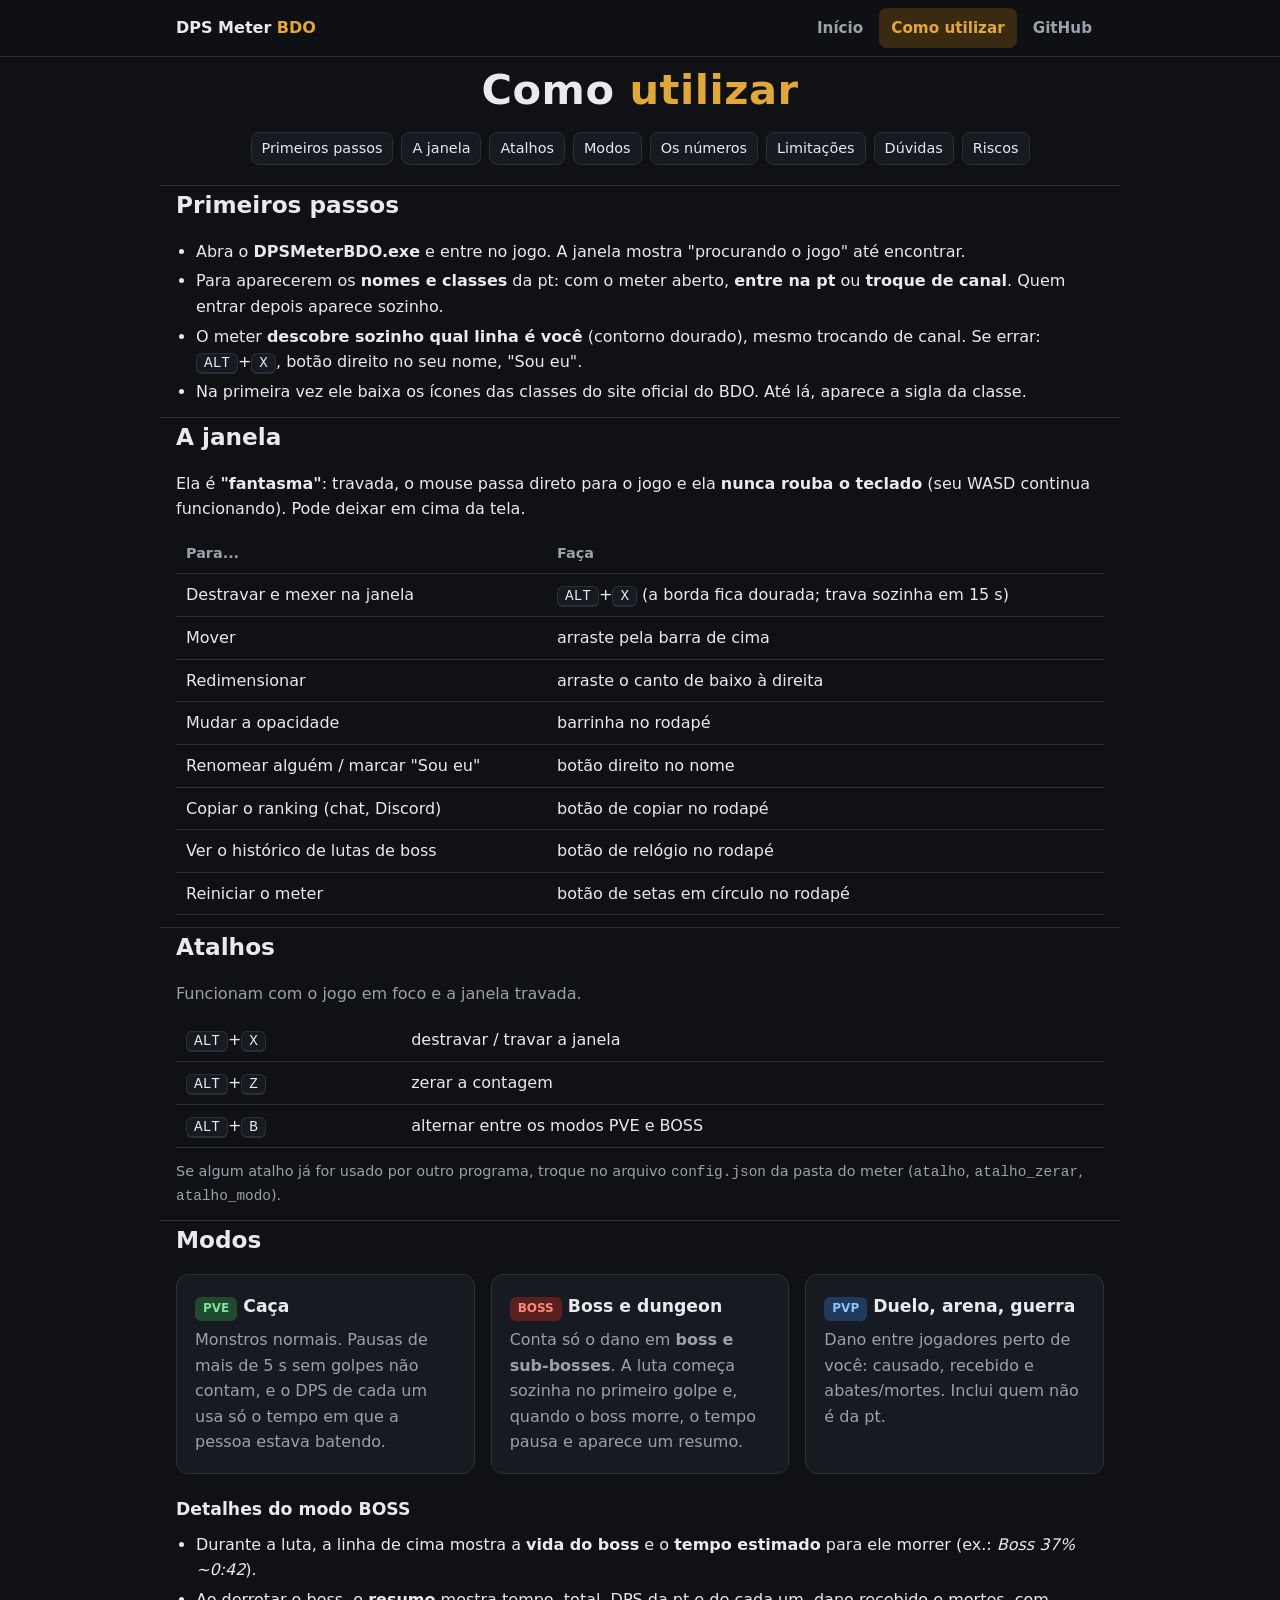
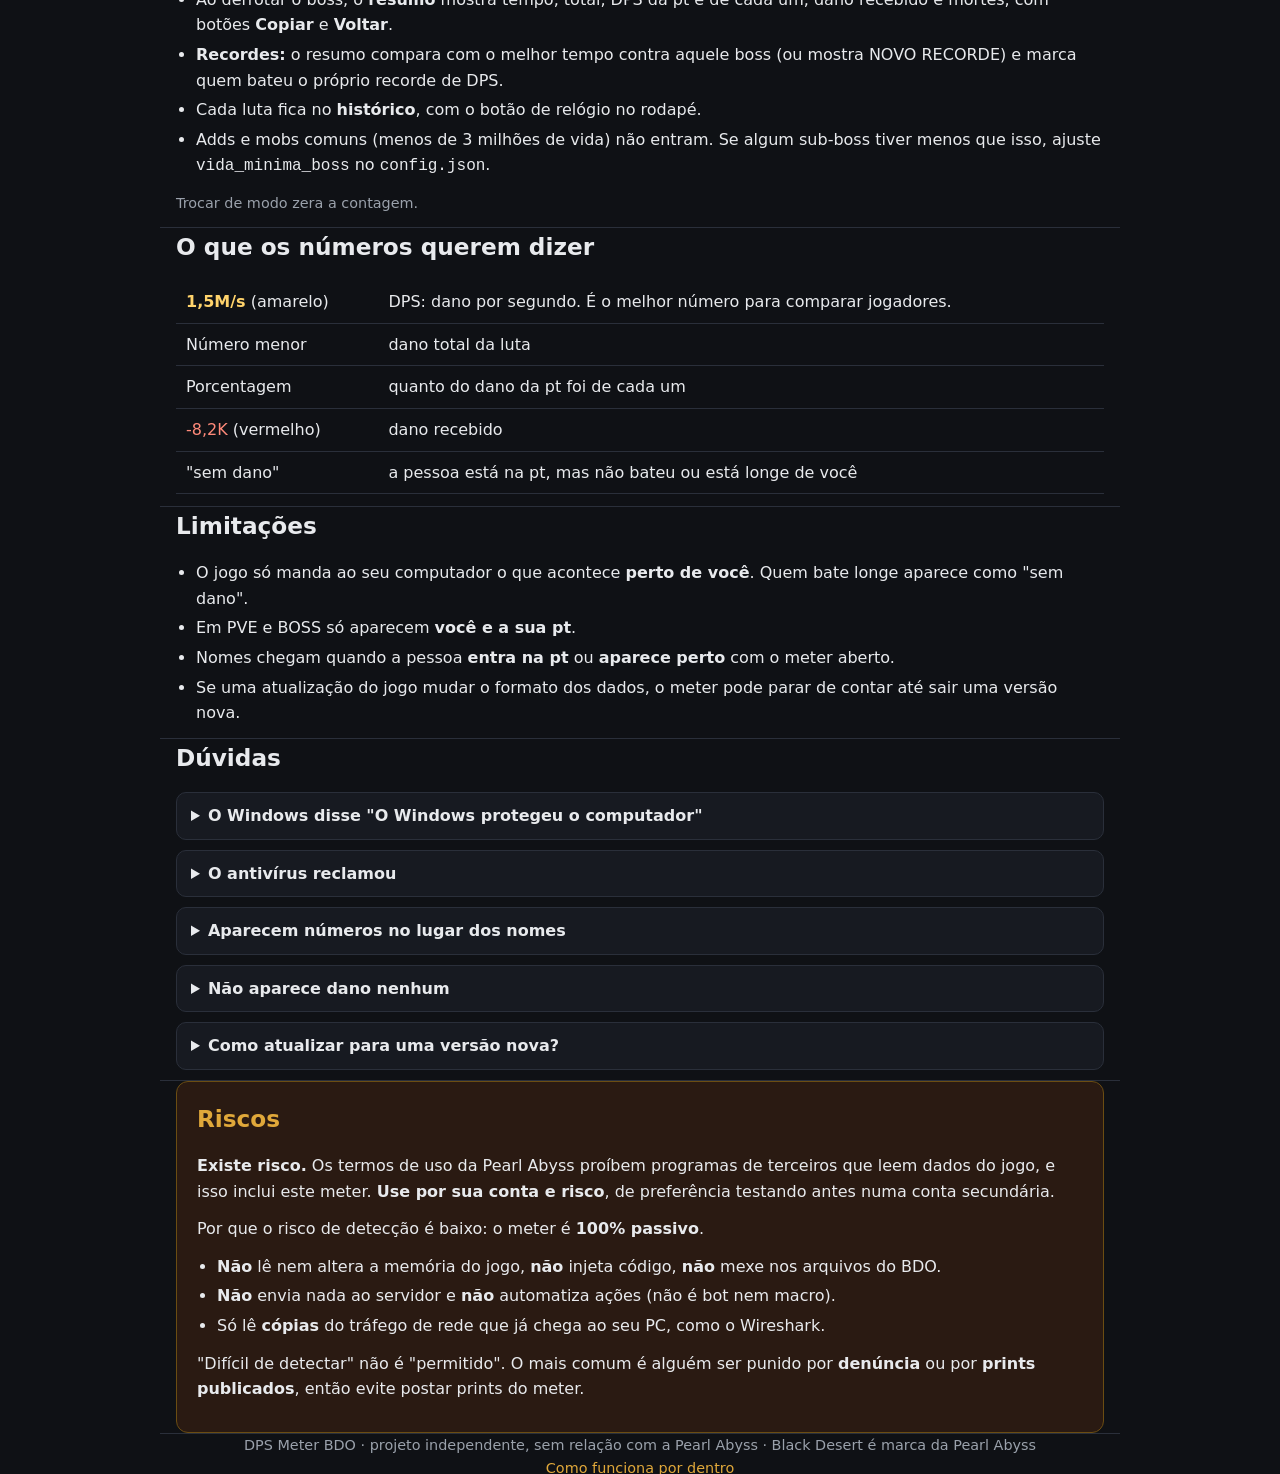
==== docs/como-usar.html @ 0e31fa50 "Site: aba Como utilizar e página inicial mais limpa" ====
<!doctype html>
<html lang="pt-BR">
<head>
<meta charset="utf-8">
<meta name="viewport" content="width=device-width, initial-scale=1">
<title>Como utilizar · DPS Meter BDO</title>
<meta name="description" content="Como usar o DPS Meter BDO: janela, atalhos, modos PVE, BOSS e PVP, e dicas.">
<link rel="stylesheet" href="style.css">
</head>
<body>
<nav>
  <div class="wrap">
    <a class="brand" href="./">DPS Meter <span>BDO</span></a>
    <a class="tab" href="./">Início</a>
    <a class="tab active" href="como-usar.html">Como utilizar</a>
    <a class="tab" href="https://github.com/Lucas-Amaralz/DPS-Meter-BDO">GitHub</a>
  </div>
</nav>

<header class="wrap" style="padding-bottom:12px">
  <h1 style="font-size:clamp(1.8rem,5vw,2.6rem)">Como <span>utilizar</span></h1>
  <div class="toc" style="justify-content:center">
    <a href="#primeiros-passos">Primeiros passos</a><a href="#janela">A janela</a><a href="#atalhos">Atalhos</a>
    <a href="#modos">Modos</a><a href="#numeros">Os números</a><a href="#limitacoes">Limitações</a>
    <a href="#duvidas">Dúvidas</a><a href="#riscos">Riscos</a>
  </div>
</header>

<section class="wrap" id="primeiros-passos">
  <h2>Primeiros passos</h2>
  <ul>
    <li>Abra o <b>DPSMeterBDO.exe</b> e entre no jogo. A janela mostra "procurando o jogo" até encontrar.</li>
    <li>Para aparecerem os <b>nomes e classes</b> da pt: com o meter aberto, <b>entre na pt</b> ou <b>troque de canal</b>.
      Quem entrar depois aparece sozinho.</li>
    <li>O meter <b>descobre sozinho qual linha é você</b> (contorno dourado), mesmo trocando de canal.
      Se errar: <kbd>ALT</kbd>+<kbd>X</kbd>, botão direito no seu nome, "Sou eu".</li>
    <li>Na primeira vez ele baixa os ícones das classes do site oficial do BDO. Até lá, aparece a sigla da classe.</li>
  </ul>
</section>

<section class="wrap" id="janela">
  <h2>A janela</h2>
  <p>Ela é <b>"fantasma"</b>: travada, o mouse passa direto para o jogo e ela <b>nunca rouba o teclado</b>
    (seu WASD continua funcionando). Pode deixar em cima da tela.</p>
  <table>
    <tr><th>Para...</th><th>Faça</th></tr>
    <tr><td>Destravar e mexer na janela</td><td><kbd>ALT</kbd>+<kbd>X</kbd> (a borda fica dourada; trava sozinha em 15 s)</td></tr>
    <tr><td>Mover</td><td>arraste pela barra de cima</td></tr>
    <tr><td>Redimensionar</td><td>arraste o canto de baixo à direita</td></tr>
    <tr><td>Mudar a opacidade</td><td>barrinha no rodapé</td></tr>
    <tr><td>Renomear alguém / marcar "Sou eu"</td><td>botão direito no nome</td></tr>
    <tr><td>Copiar o ranking (chat, Discord)</td><td>botão de copiar no rodapé</td></tr>
    <tr><td>Ver o histórico de lutas de boss</td><td>botão de relógio no rodapé</td></tr>
    <tr><td>Reiniciar o meter</td><td>botão de setas em círculo no rodapé</td></tr>
  </table>
</section>

<section class="wrap" id="atalhos">
  <h2>Atalhos</h2>
  <p class="muted">Funcionam com o jogo em foco e a janela travada.</p>
  <table>
    <tr><td><kbd>ALT</kbd>+<kbd>X</kbd></td><td>destravar / travar a janela</td></tr>
    <tr><td><kbd>ALT</kbd>+<kbd>Z</kbd></td><td>zerar a contagem</td></tr>
    <tr><td><kbd>ALT</kbd>+<kbd>B</kbd></td><td>alternar entre os modos PVE e BOSS</td></tr>
  </table>
  <p class="small">Se algum atalho já for usado por outro programa, troque no arquivo <code>config.json</code> da pasta do meter
    (<code>atalho</code>, <code>atalho_zerar</code>, <code>atalho_modo</code>).</p>
</section>

<section class="wrap" id="modos">
  <h2>Modos</h2>
  <div class="grid">
    <div class="card"><h3><span class="pill pve">PVE</span>Caça</h3>
      <p>Monstros normais. Pausas de mais de 5 s sem golpes não contam, e o DPS de cada um usa só o tempo em
        que a pessoa estava batendo.</p></div>
    <div class="card"><h3><span class="pill boss">BOSS</span>Boss e dungeon</h3>
      <p>Conta só o dano em <b>boss e sub-bosses</b>. A luta começa sozinha no primeiro golpe e, quando o boss morre,
        o tempo pausa e aparece um resumo.</p></div>
    <div class="card"><h3><span class="pill pvp">PVP</span>Duelo, arena, guerra</h3>
      <p>Dano entre jogadores perto de você: causado, recebido e abates/mortes. Inclui quem não é da pt.</p></div>
  </div>
  <h3>Detalhes do modo BOSS</h3>
  <ul>
    <li>Durante a luta, a linha de cima mostra a <b>vida do boss</b> e o <b>tempo estimado</b> para ele morrer (ex.: <i>Boss 37% ~0:42</i>).</li>
    <li>Ao derrotar o boss, o <b>resumo</b> mostra tempo, total, DPS da pt e de cada um, dano recebido e mortes,
      com botões <b>Copiar</b> e <b>Voltar</b>.</li>
    <li><b>Recordes:</b> o resumo compara com o melhor tempo contra aquele boss (ou mostra NOVO RECORDE) e marca quem
      bateu o próprio recorde de DPS.</li>
    <li>Cada luta fica no <b>histórico</b>, com o botão de relógio no rodapé.</li>
    <li>Adds e mobs comuns (menos de 3 milhões de vida) não entram. Se algum sub-boss tiver menos que isso, ajuste
      <code>vida_minima_boss</code> no <code>config.json</code>.</li>
  </ul>
  <p class="small">Trocar de modo zera a contagem.</p>
</section>

<section class="wrap" id="numeros">
  <h2>O que os números querem dizer</h2>
  <table>
    <tr><td><b style="color:#ffd36b">1,5M/s</b> (amarelo)</td><td>DPS: dano por segundo. É o melhor número para comparar jogadores.</td></tr>
    <tr><td>Número menor</td><td>dano total da luta</td></tr>
    <tr><td>Porcentagem</td><td>quanto do dano da pt foi de cada um</td></tr>
    <tr><td><span style="color:#ff8a7a">-8,2K</span> (vermelho)</td><td>dano recebido</td></tr>
    <tr><td>"sem dano"</td><td>a pessoa está na pt, mas não bateu ou está longe de você</td></tr>
  </table>
</section>

<section class="wrap" id="limitacoes">
  <h2>Limitações</h2>
  <ul>
    <li>O jogo só manda ao seu computador o que acontece <b>perto de você</b>. Quem bate longe aparece como "sem dano".</li>
    <li>Em PVE e BOSS só aparecem <b>você e a sua pt</b>.</li>
    <li>Nomes chegam quando a pessoa <b>entra na pt</b> ou <b>aparece perto</b> com o meter aberto.</li>
    <li>Se uma atualização do jogo mudar o formato dos dados, o meter pode parar de contar até sair uma versão nova.</li>
  </ul>
</section>

<section class="wrap" id="duvidas">
  <h2>Dúvidas</h2>
  <details><summary>O Windows disse "O Windows protegeu o computador"</summary>
    <p>Acontece com programas que não são de uma empresa grande. Clique em <b>Mais informações → Executar assim mesmo</b>.</p></details>
  <details><summary>O antivírus reclamou</summary>
    <p>Programas feitos em Python e empacotados como .exe às vezes geram alarme falso. O código é aberto no GitHub.</p></details>
  <details><summary>Aparecem números no lugar dos nomes</summary>
    <p>Saia e entre na pt, ou troque de canal, com o meter aberto. O jogo só manda os nomes nesses momentos.</p></details>
  <details><summary>Não aparece dano nenhum</summary>
    <p>Confira se a faixa do Npcap sumiu (ele precisa estar instalado) e se você está no modo certo (no BOSS, mobs comuns não contam).</p></details>
  <details><summary>Como atualizar para uma versão nova?</summary>
    <p>Baixe o .zip de novo e substitua a pasta. Para manter nomes, ícones e histórico, copie para a pasta nova os arquivos
      <code>.json</code> e a pasta <code>icones</code>.</p></details>
</section>

<section class="wrap" id="riscos">
  <div class="warn">
    <h2>Riscos</h2>
    <p><b>Existe risco.</b> Os termos de uso da Pearl Abyss proíbem programas de terceiros que leem dados do jogo, e isso
      inclui este meter. <b>Use por sua conta e risco</b>, de preferência testando antes numa conta secundária.</p>
    <p>Por que o risco de detecção é baixo: o meter é <b>100% passivo</b>.</p>
    <ul>
      <li><b>Não</b> lê nem altera a memória do jogo, <b>não</b> injeta código, <b>não</b> mexe nos arquivos do BDO.</li>
      <li><b>Não</b> envia nada ao servidor e <b>não</b> automatiza ações (não é bot nem macro).</li>
      <li>Só lê <b>cópias</b> do tráfego de rede que já chega ao seu PC, como o Wireshark.</li>
    </ul>
    <p>"Difícil de detectar" não é "permitido". O mais comum é alguém ser punido por <b>denúncia</b> ou por
      <b>prints publicados</b>, então evite postar prints do meter.</p>
  </div>
</section>

<footer class="wrap">
  DPS Meter BDO · projeto independente, sem relação com a Pearl Abyss · Black Desert é marca da Pearl Abyss<br>
  <a href="https://github.com/Lucas-Amaralz/DPS-Meter-BDO#como-funciona-o-que-foi-feito-passo-a-passo">Como funciona por dentro</a>
</footer>
</body>
</html>
---- docs/style.css ----
:root {
  --bg: #0f1115; --panel: #171a21; --line: #2a2f3a; --fg: #e8eaed; --muted: #9aa1ab;
  --gold: #e0a83a; --gold-soft: #3a2a12; --red: #ff8a7a; --green: #7fe0a0; --blue: #8ac4ff;
}
* { box-sizing: border-box; }
html { scroll-behavior: smooth; }
html, body { overflow-x: hidden; }
img { max-width: 100%; height: auto; }
p, li, td, .card p { overflow-wrap: anywhere; }
body { margin: 0; background: var(--bg); color: var(--fg); font: 16px/1.6 "Segoe UI", system-ui, sans-serif; }
a { color: var(--gold); }
.wrap { max-width: 960px; margin: 0 auto; padding: 0 16px; }

/* Abas no topo */
nav { position: sticky; top: 0; z-index: 10; background: #0f1115ee; backdrop-filter: blur(6px);
      border-bottom: 1px solid var(--line); }
nav .wrap { display: flex; align-items: center; gap: 4px; height: 56px; }
nav .brand { font-weight: 700; color: var(--fg); text-decoration: none; margin-right: auto; white-space: nowrap; }
nav .brand span { color: var(--gold); }
nav .tab { color: var(--muted); text-decoration: none; padding: 8px 12px; border-radius: 8px; font-weight: 600;
           font-size: .95rem; white-space: nowrap; }
nav .tab:hover { color: var(--fg); background: var(--panel); }
nav .tab.active { color: var(--gold); background: var(--gold-soft); }

header { padding: 48px 0 28px; text-align: center; }
h1 { font-size: clamp(2rem, 6vw, 3.2rem); margin: 0 0 8px; letter-spacing: .5px; }
h1 span { color: var(--gold); }
.tag { color: var(--muted); font-size: 1.1rem; margin: 0 auto 28px; max-width: 620px; }
.btn { display: inline-block; background: var(--gold); color: #1a1205; font-weight: 700; font-size: 1.15rem;
       padding: 14px 32px; border-radius: 12px; text-decoration: none; box-shadow: 0 6px 24px #e0a83a33; }
.btn:hover { filter: brightness(1.08); }
.small { color: var(--muted); font-size: .9rem; margin-top: 10px; }
.shot { display: block; margin: 32px auto 0; width: 100%; max-width: 380px; height: auto; border-radius: 12px;
        border: 1px solid var(--line); box-shadow: 0 12px 40px #0008; }

section { padding: 32px 0; border-top: 1px solid var(--line); scroll-margin-top: 64px; }
h2 { font-size: 1.45rem; margin: 0 0 16px; }
h3 { font-size: 1.08rem; margin: 22px 0 8px; }
p { margin: 0 0 12px; }
.muted { color: var(--muted); }

.grid { display: grid; grid-template-columns: repeat(auto-fit, minmax(min(240px, 100%), 1fr)); gap: 16px; }
.card { background: var(--panel); border: 1px solid var(--line); border-radius: 12px; padding: 18px; }
.card h3 { margin: 0 0 6px; }
.card p { margin: 0; color: var(--muted); }
.card b.n { display: inline-grid; place-items: center; width: 30px; height: 30px; border-radius: 50%;
            background: var(--gold-soft); color: var(--gold); margin-right: 8px; }

.pill { display: inline-block; font-size: .75rem; font-weight: 700; padding: 2px 8px; border-radius: 6px; margin-right: 6px; }
.pve { background: #1f4a2e; color: var(--green); } .pvp { background: #1f3a5a; color: var(--blue); }
.boss { background: #5a1f1f; color: var(--red); }

.warn { background: #2a1a12; border: 1px solid #6b4d12; border-radius: 12px; padding: 18px 20px; }
.warn h2 { color: var(--gold); }

ul { padding-left: 20px; margin: 0 0 12px; } li { margin: 4px 0; }
kbd { background: var(--panel); border: 1px solid var(--line); border-bottom-width: 2px; border-radius: 6px;
      padding: 1px 7px; font-size: .9em; white-space: nowrap; }
table { width: 100%; border-collapse: collapse; margin: 0 0 12px; }
th, td { text-align: left; padding: 8px 10px; border-bottom: 1px solid var(--line); vertical-align: top; }
th { color: var(--muted); font-weight: 600; font-size: .9rem; }
.toc { display: flex; flex-wrap: wrap; gap: 8px; margin: 0 0 8px; }
.toc a { background: var(--panel); border: 1px solid var(--line); border-radius: 8px; padding: 4px 10px;
         text-decoration: none; color: var(--fg); font-size: .9rem; }
.toc a:hover { border-color: var(--gold); }
details { background: var(--panel); border: 1px solid var(--line); border-radius: 10px; padding: 10px 14px; margin: 0 0 10px; }
summary { cursor: pointer; font-weight: 600; }
details p { margin: 8px 0 0; color: var(--muted); }

footer { padding: 28px 0 48px; color: var(--muted); font-size: .9rem; text-align: center; border-top: 1px solid var(--line); }

@media (max-width: 520px) {
  nav .brand { display: none; }
  nav .wrap { justify-content: center; }
  th, td { padding: 6px; font-size: .92rem; }
}
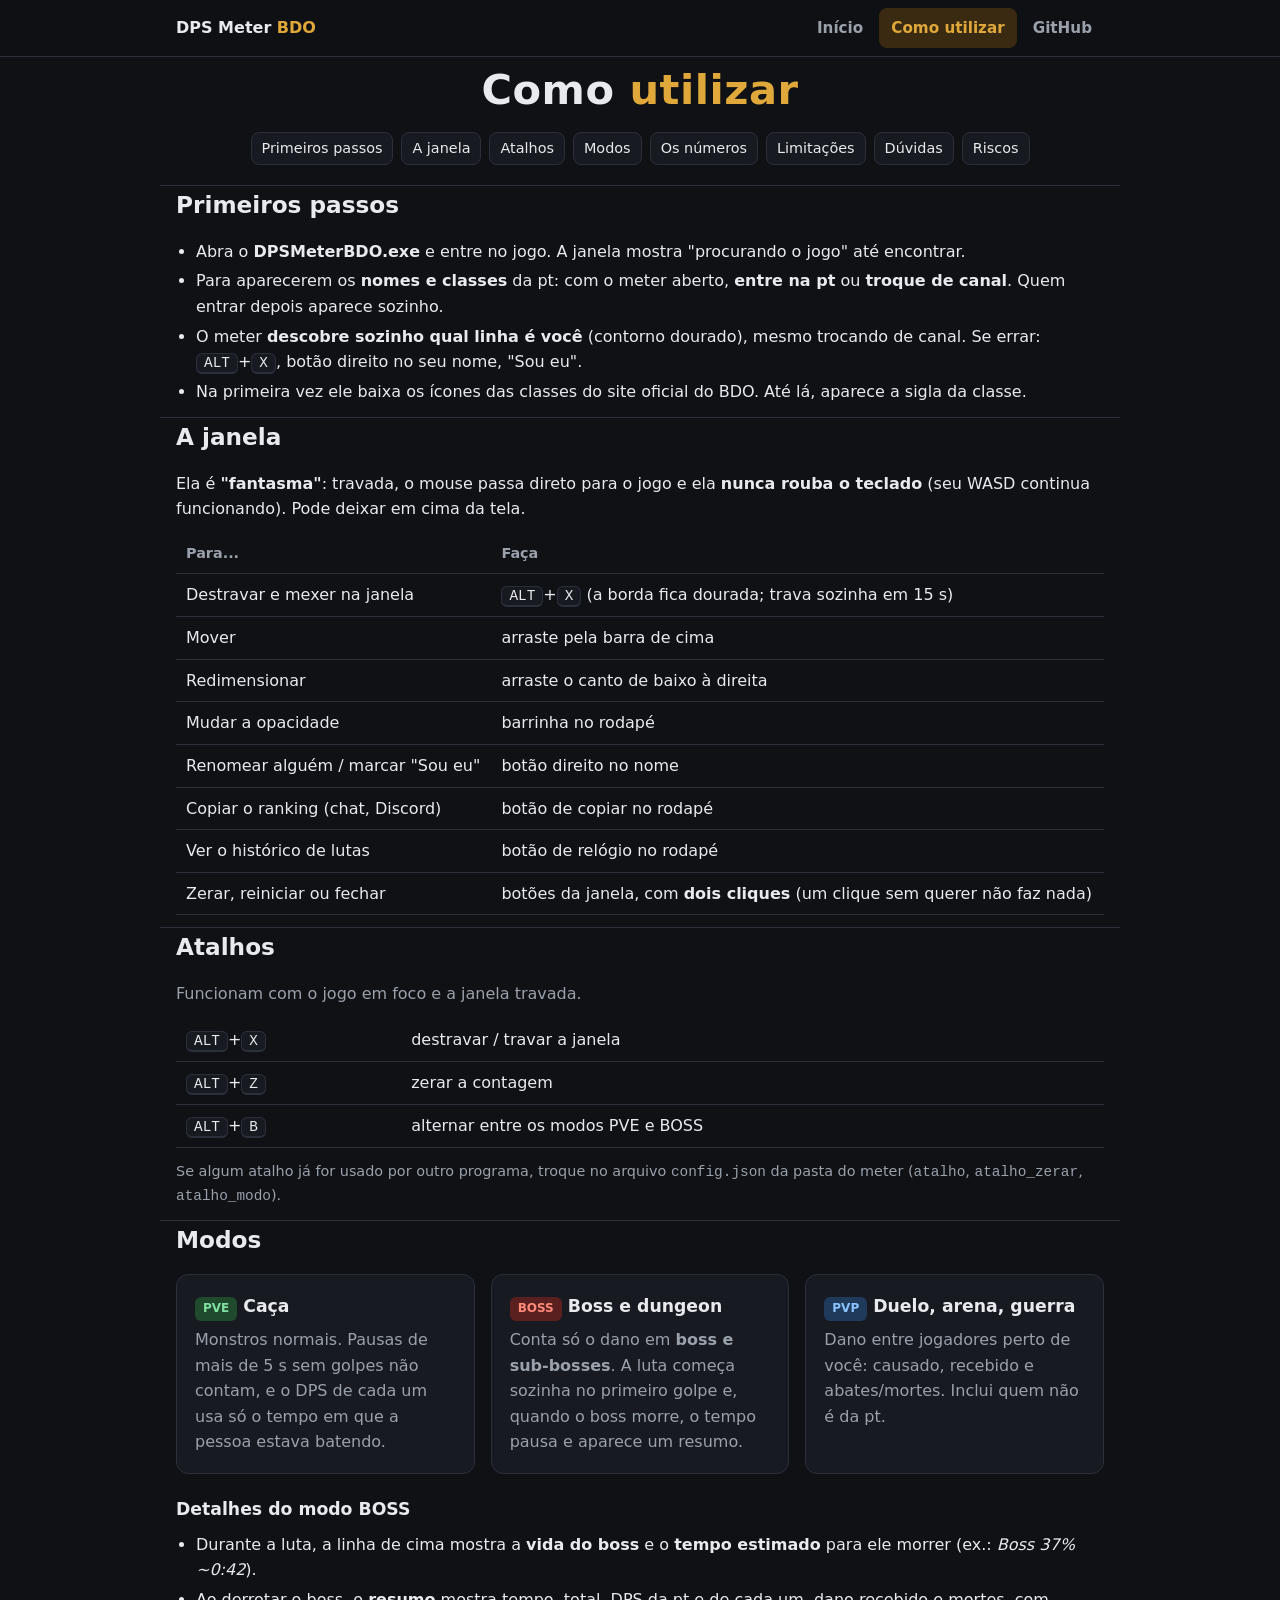
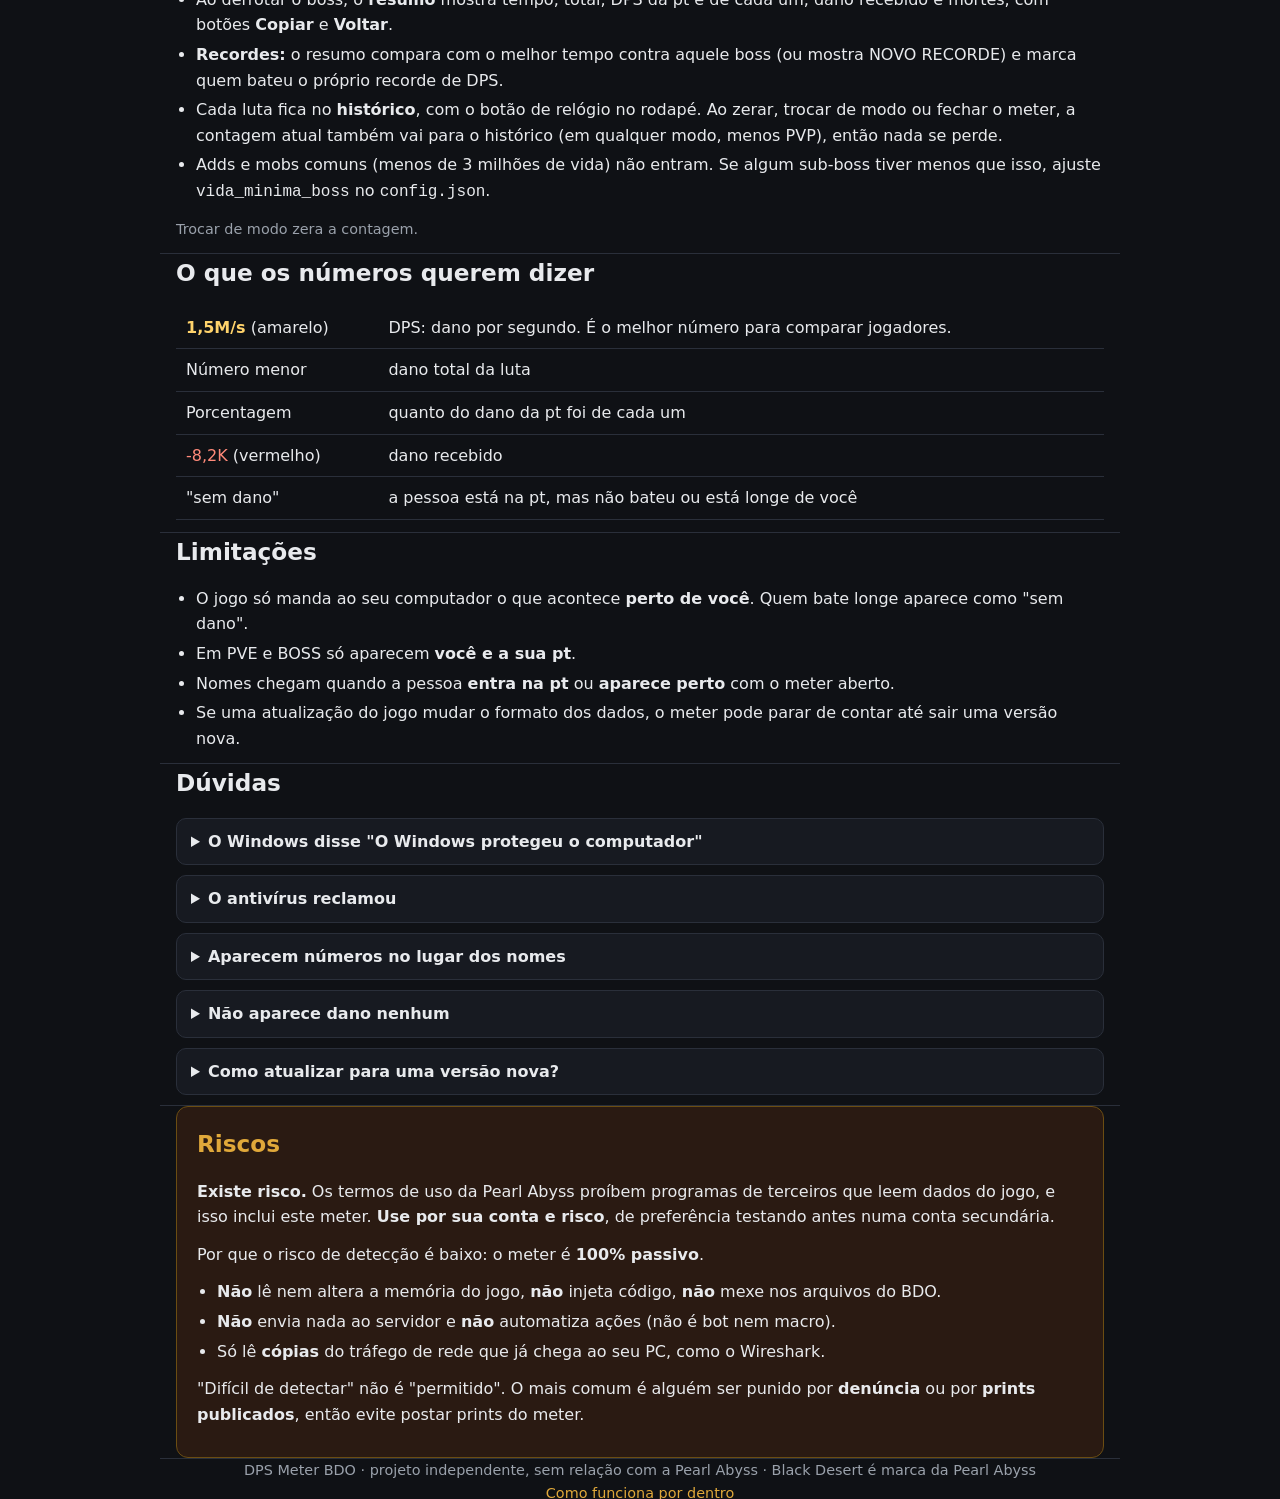
==== commit fee197b5: "Zerar, trocar de modo ou fechar guarda a contagem no histórico; botões pedem 2º clique" ====
--- a/docs/como-usar.html
+++ b/docs/como-usar.html
@@ -10,8 +10,8 @@
 <body>
 <nav>
   <div class="wrap">
-    <a class="brand" href="./">DPS Meter <span>BDO</span></a>
-    <a class="tab" href="./">Início</a>
+    <a class="brand" href="index.html">DPS Meter <span>BDO</span></a>
+    <a class="tab" href="index.html">Início</a>
     <a class="tab active" href="como-usar.html">Como utilizar</a>
     <a class="tab" href="https://github.com/Lucas-Amaralz/DPS-Meter-BDO">GitHub</a>
   </div>
@@ -50,8 +50,8 @@
     <tr><td>Mudar a opacidade</td><td>barrinha no rodapé</td></tr>
     <tr><td>Renomear alguém / marcar "Sou eu"</td><td>botão direito no nome</td></tr>
     <tr><td>Copiar o ranking (chat, Discord)</td><td>botão de copiar no rodapé</td></tr>
-    <tr><td>Ver o histórico de lutas de boss</td><td>botão de relógio no rodapé</td></tr>
-    <tr><td>Reiniciar o meter</td><td>botão de setas em círculo no rodapé</td></tr>
+    <tr><td>Ver o histórico de lutas</td><td>botão de relógio no rodapé</td></tr>
+    <tr><td>Zerar, reiniciar ou fechar</td><td>botões da janela, com <b>dois cliques</b> (um clique sem querer não faz nada)</td></tr>
   </table>
 </section>
 
@@ -86,7 +86,8 @@
       com botões <b>Copiar</b> e <b>Voltar</b>.</li>
     <li><b>Recordes:</b> o resumo compara com o melhor tempo contra aquele boss (ou mostra NOVO RECORDE) e marca quem
       bateu o próprio recorde de DPS.</li>
-    <li>Cada luta fica no <b>histórico</b>, com o botão de relógio no rodapé.</li>
+    <li>Cada luta fica no <b>histórico</b>, com o botão de relógio no rodapé. Ao zerar, trocar de modo ou fechar
+      o meter, a contagem atual também vai para o histórico (em qualquer modo, menos PVP), então nada se perde.</li>
     <li>Adds e mobs comuns (menos de 3 milhões de vida) não entram. Se algum sub-boss tiver menos que isso, ajuste
       <code>vida_minima_boss</code> no <code>config.json</code>.</li>
   </ul>
@@ -125,8 +126,9 @@
   <details><summary>Não aparece dano nenhum</summary>
     <p>Confira se a faixa do Npcap sumiu (ele precisa estar instalado) e se você está no modo certo (no BOSS, mobs comuns não contam).</p></details>
   <details><summary>Como atualizar para uma versão nova?</summary>
-    <p>Baixe o .zip de novo e substitua a pasta. Para manter nomes, ícones e histórico, copie para a pasta nova os arquivos
-      <code>.json</code> e a pasta <code>icones</code>.</p></details>
+    <p>A partir da versão 1.3.0 é automático: o meter baixa a versão nova sozinho e se atualiza quando você fica uns
+      segundos sem combate, mantendo nomes, ícones e histórico. Quem tem uma versão mais antiga precisa baixar o .zip
+      de novo uma última vez.</p></details>
 </section>
 
 <section class="wrap" id="riscos">
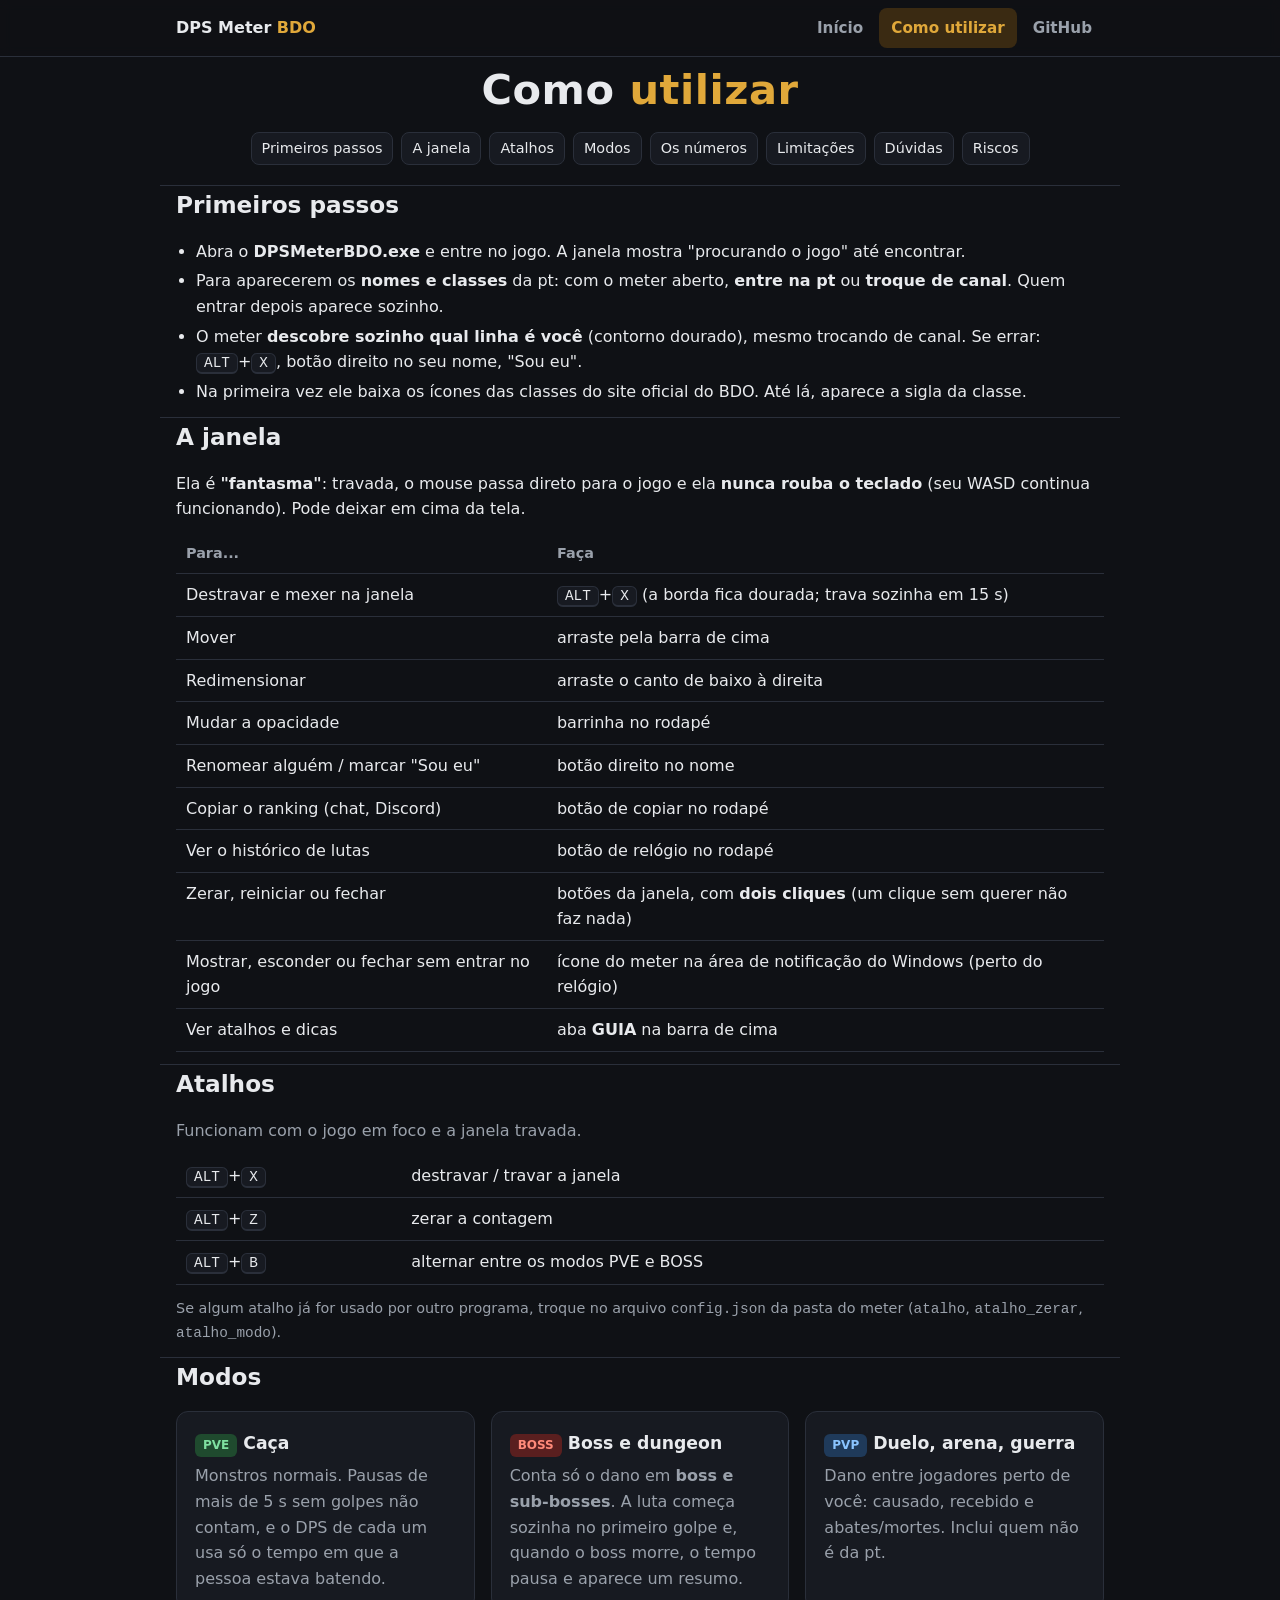
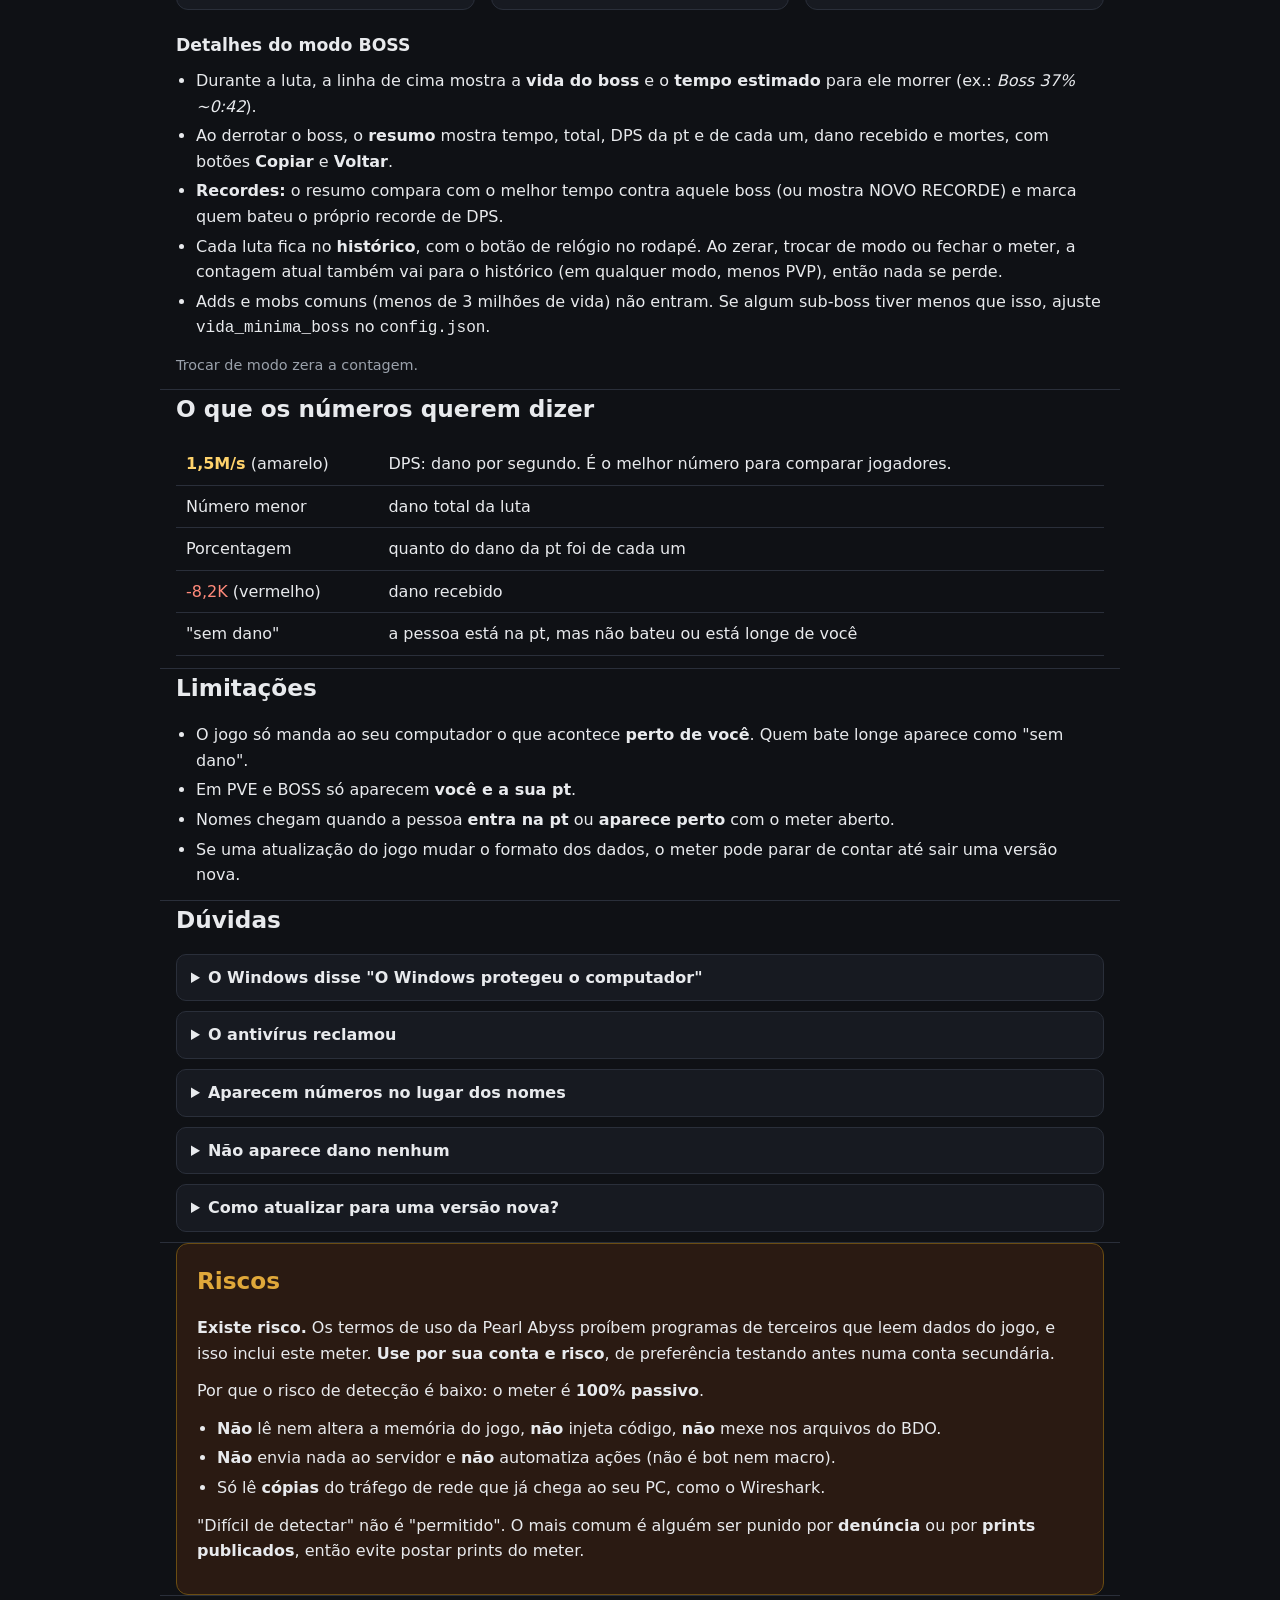
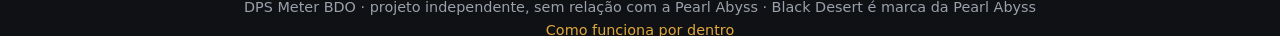
==== commit 42408c4f: "Botão na barra de tarefas, ícone na bandeja e guia com abas e rolagem" ====
--- a/docs/como-usar.html
+++ b/docs/como-usar.html
@@ -52,6 +52,8 @@
     <tr><td>Copiar o ranking (chat, Discord)</td><td>botão de copiar no rodapé</td></tr>
     <tr><td>Ver o histórico de lutas</td><td>botão de relógio no rodapé</td></tr>
     <tr><td>Zerar, reiniciar ou fechar</td><td>botões da janela, com <b>dois cliques</b> (um clique sem querer não faz nada)</td></tr>
+    <tr><td>Mostrar, esconder ou fechar sem entrar no jogo</td><td>ícone do meter na área de notificação do Windows (perto do relógio)</td></tr>
+    <tr><td>Ver atalhos e dicas</td><td>aba <b>GUIA</b> na barra de cima</td></tr>
   </table>
 </section>
 
@@ -126,9 +128,10 @@
   <details><summary>Não aparece dano nenhum</summary>
     <p>Confira se a faixa do Npcap sumiu (ele precisa estar instalado) e se você está no modo certo (no BOSS, mobs comuns não contam).</p></details>
   <details><summary>Como atualizar para uma versão nova?</summary>
-    <p>A partir da versão 1.3.0 é automático: o meter baixa a versão nova sozinho e se atualiza quando você fica uns
-      segundos sem combate, mantendo nomes, ícones e histórico. Quem tem uma versão mais antiga precisa baixar o .zip
-      de novo uma última vez.</p></details>
+    <p>O meter baixa a versão nova sozinho e mostra um <b>aviso verde</b> no topo da janela. Quando for uma boa
+      hora (fora de luta), aperte <kbd>ALT</kbd>+<kbd>X</kbd> e clique no aviso: ele se atualiza e abre de novo,
+      mantendo nomes, ícones e histórico. Quem tem uma versão anterior à 1.3.0 precisa baixar o .zip de novo uma
+      última vez.</p></details>
 </section>
 
 <section class="wrap" id="riscos">
